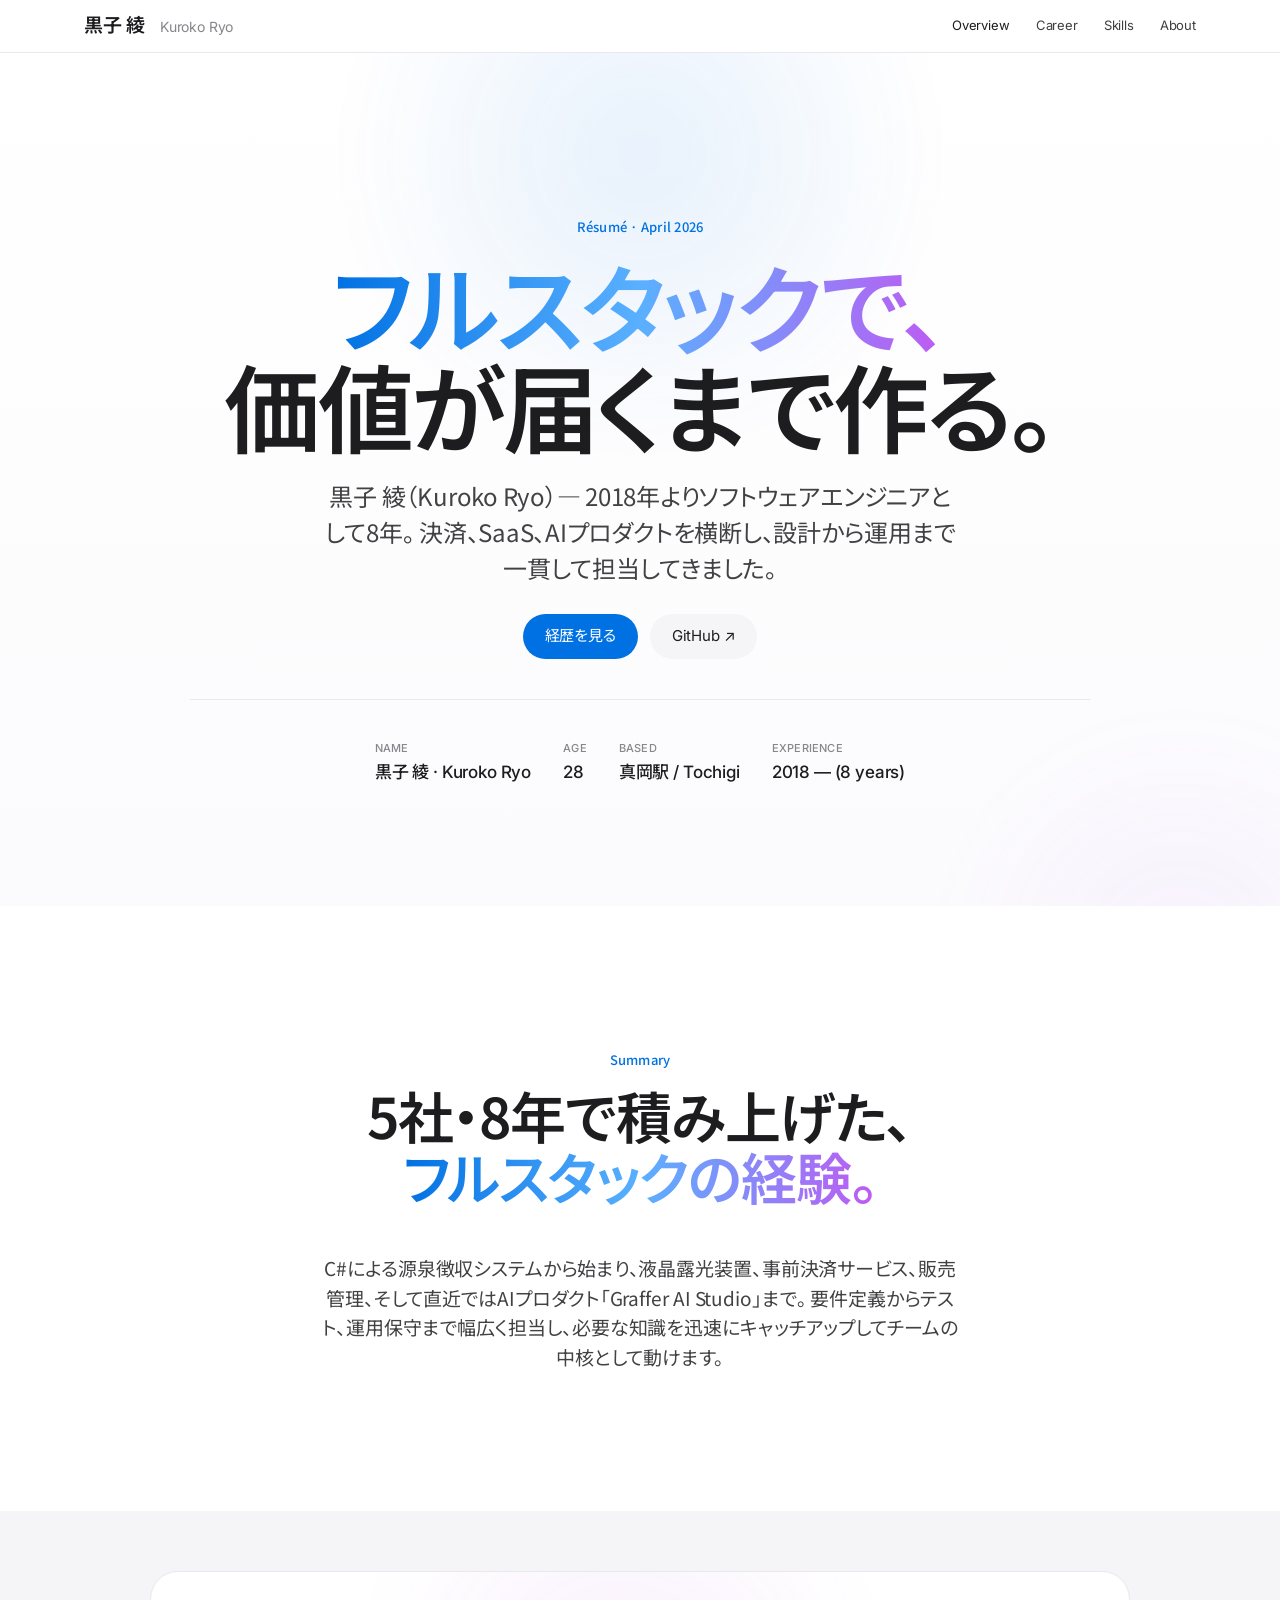
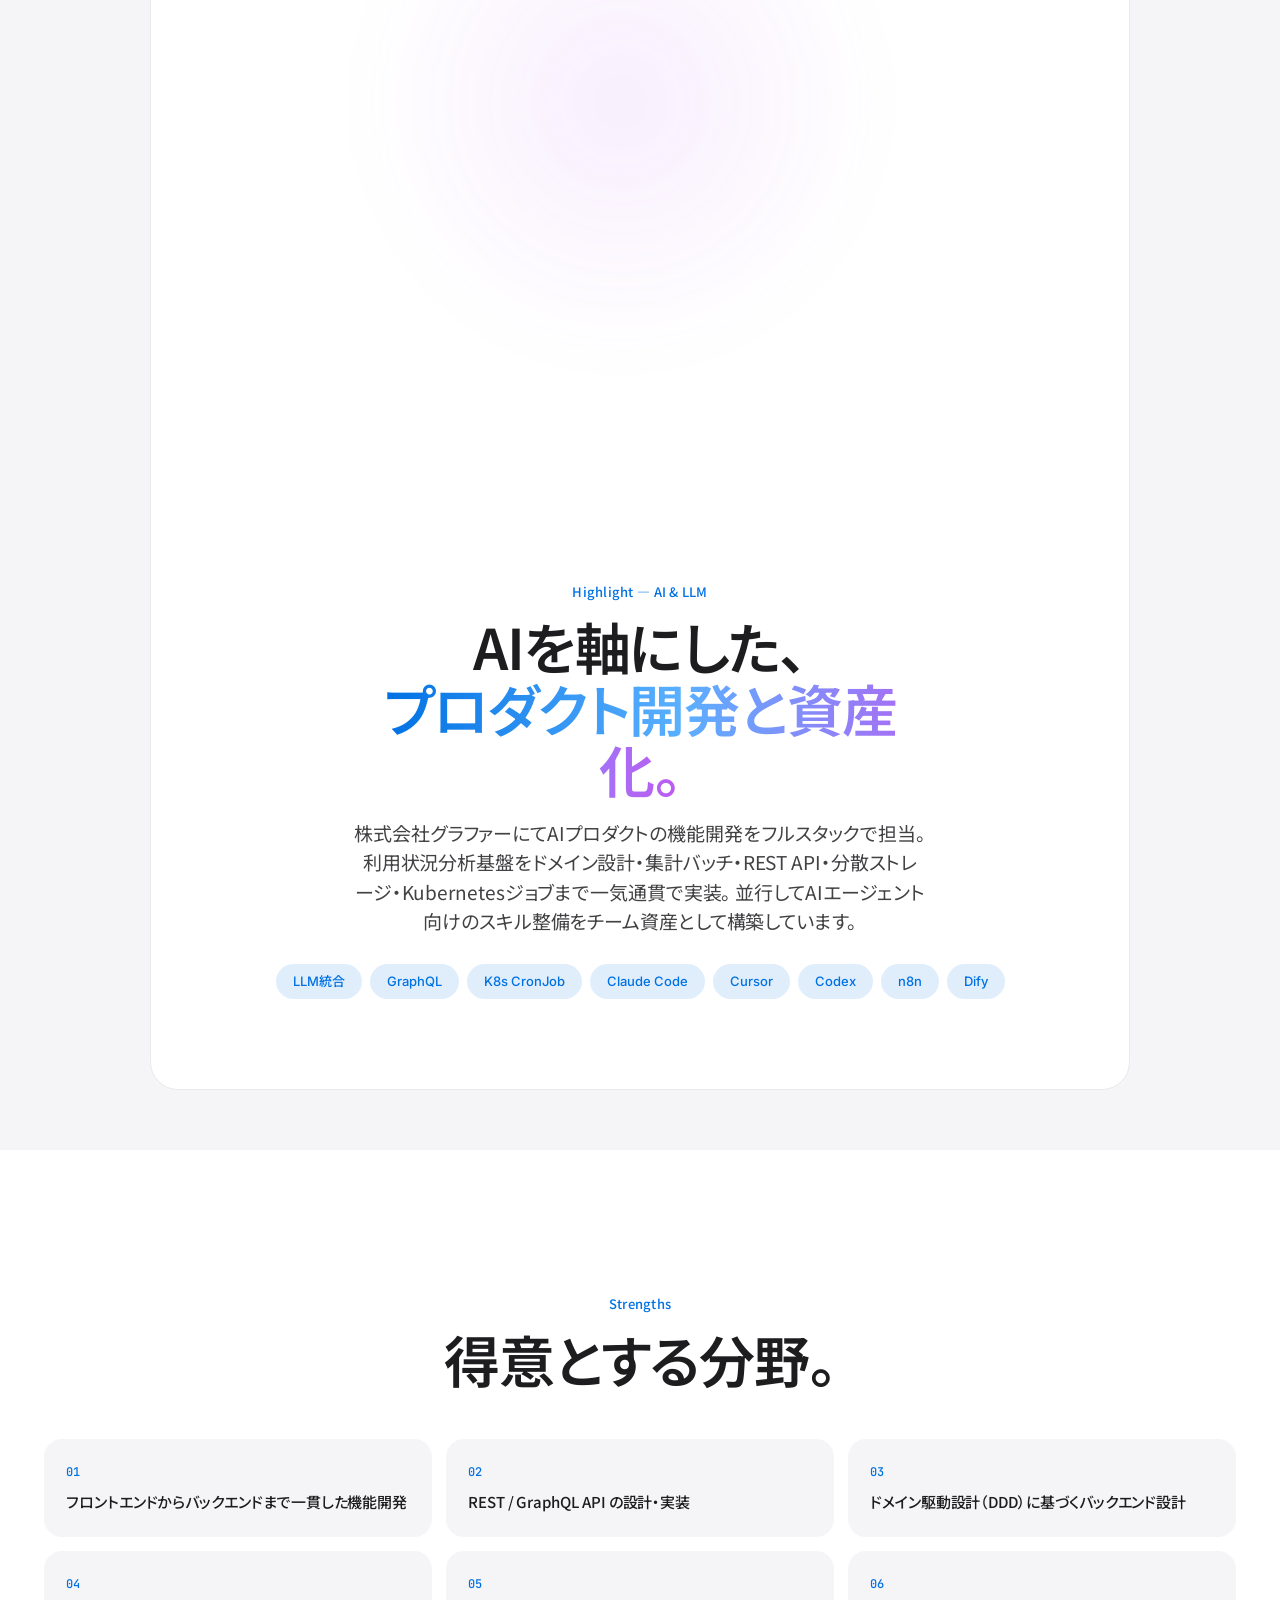
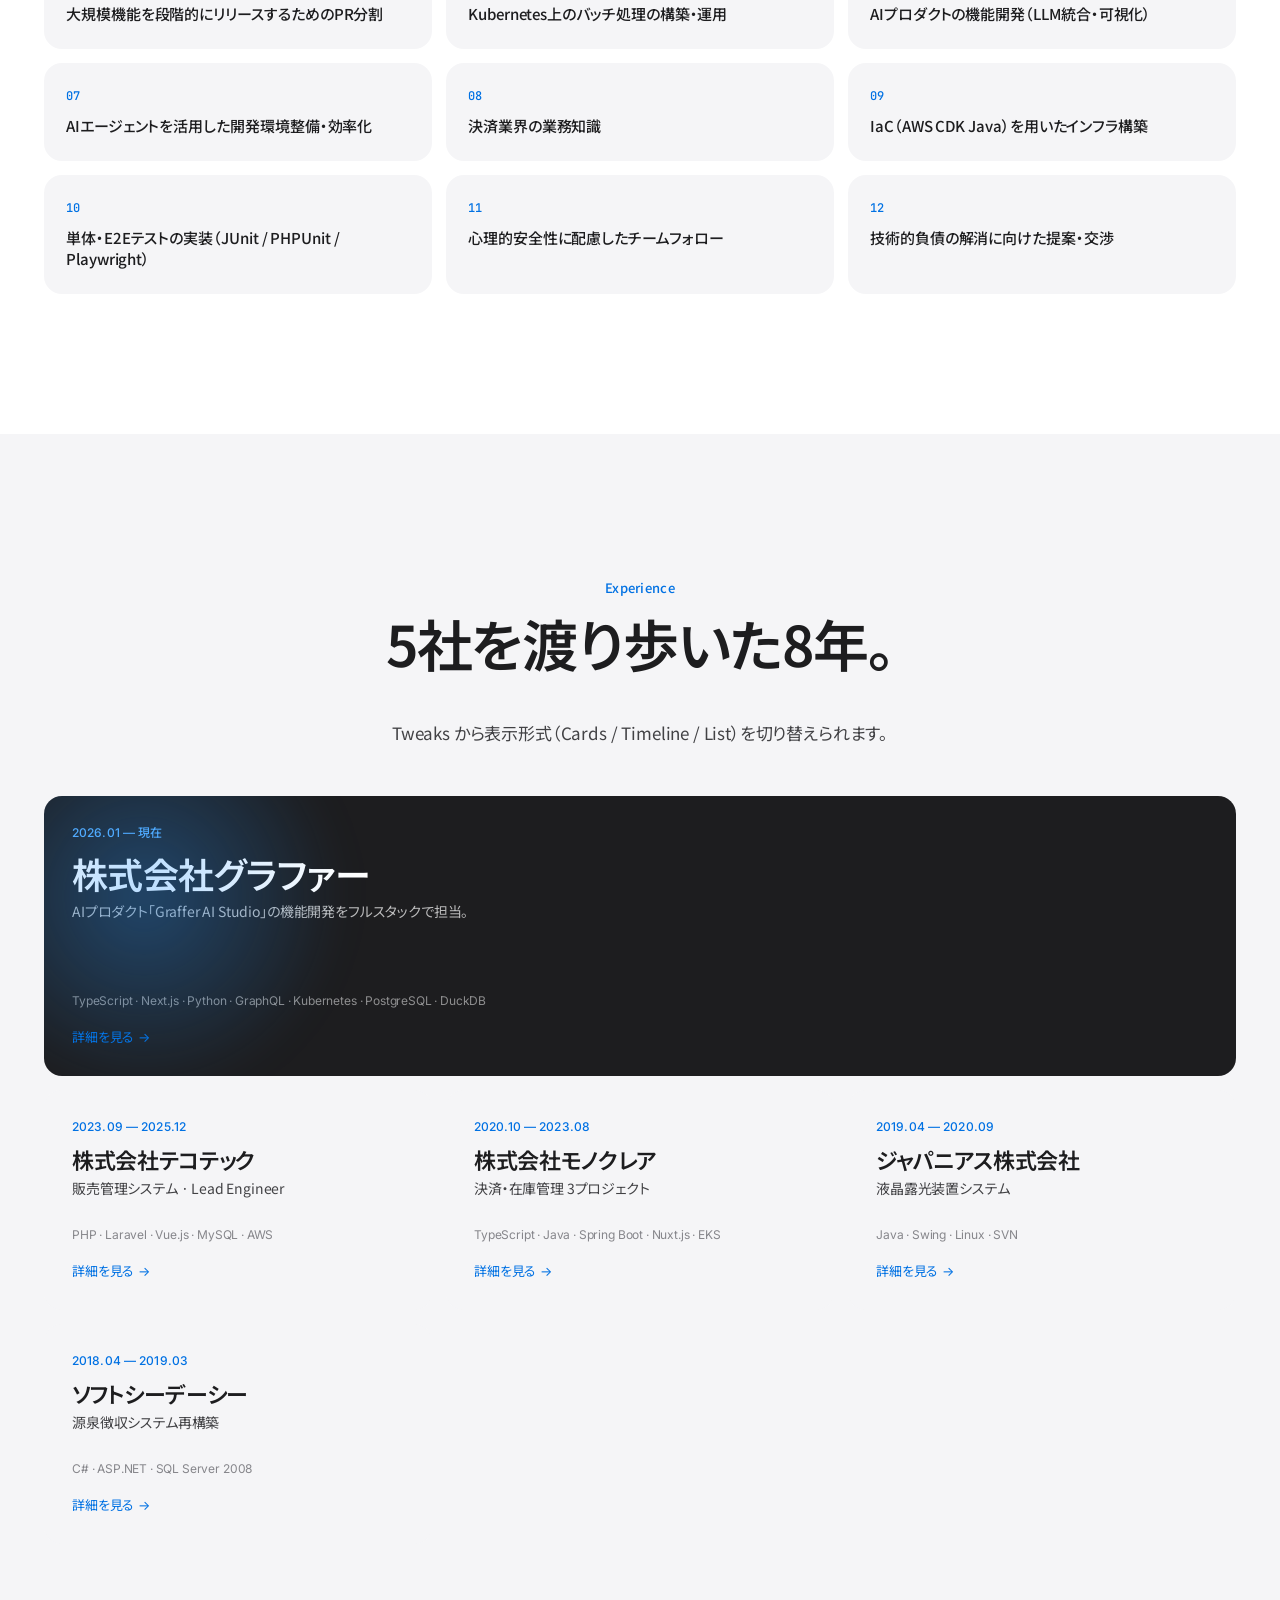
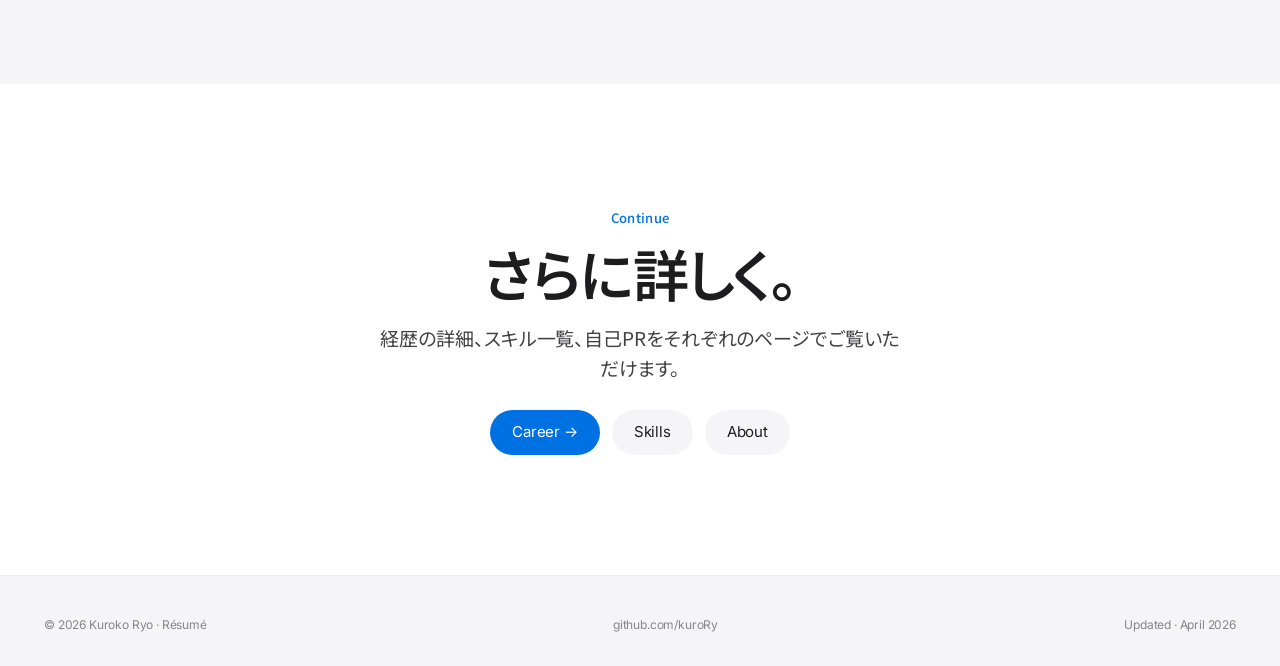
==== index.html @ afde0d81 "initial commit: Apple-style résumé site Static HTML/CSS/JS résumé with Tweaks (Typography/Appearance" ====
<!doctype html>
<html lang="ja">
<head>
<meta charset="utf-8">
<meta name="viewport" content="width=device-width,initial-scale=1">
<title>黒子 綾 — Résumé</title>
<link rel="stylesheet" href="shared.css?v=3">
<style>
  /* Hero */
  .hero {
    padding: clamp(90px, 14vw, 160px) var(--gutter) clamp(80px, 10vw, 120px);
    text-align: center;
    position: relative;
    overflow: hidden;
    background: linear-gradient(180deg, var(--bg) 0%, var(--bg-3) 100%);
  }
  .hero .halo-1 { top: -200px; left: 50%; transform: translateX(-50%); opacity: 0.45; }
  .hero .halo-2 { bottom: -300px; right: -150px; width: 500px; height: 500px; opacity: 0.3;
    background: radial-gradient(closest-side, color-mix(in srgb, #bf5af2 22%, transparent), transparent); }
  .hero-content { position: relative; z-index: 1; max-width: 900px; margin: 0 auto; }
  .hero .eyebrow { margin-bottom: 18px; display: inline-block; }
  .hero h1 { margin: 0 0 22px; }
  .hero .intro {
    font-size: clamp(19px, 2vw, 24px);
    color: var(--ink-soft);
    max-width: 640px;
    margin: 0 auto;
    line-height: 1.5;
    letter-spacing: -0.01em;
    text-wrap: pretty;
  }
  .hero-meta {
    display: flex; justify-content: center; gap: 32px;
    flex-wrap: wrap;
    margin-top: 40px;
    padding-top: 40px;
    border-top: 1px solid var(--rule-soft);
    font-family: var(--f-ui);
  }
  .hero-meta .item { text-align: left; }
  .hero-meta .k {
    font-size: 11px;
    color: var(--ink-faint);
    font-weight: 500;
    letter-spacing: 0.02em;
    text-transform: uppercase;
    margin-bottom: 4px;
  }
  .hero-meta .v { font-size: 17px; font-weight: 500; color: var(--ink); }

  /* Feature highlight (AI) */
  .feature {
    background: var(--bg-2);
  }
  .feature .card {
    text-align: center;
    padding: clamp(50px, 7vw, 90px);
    background: var(--surface);
    position: relative;
    overflow: hidden;
  }
  .feature .card .halo-f {
    top: -220px; right: -120px; width: 520px; height: 520px;
    background: radial-gradient(closest-side, color-mix(in srgb, #bf5af2 18%, transparent), transparent);
    opacity: 0.6;
  }
  .feature .card > * { position: relative; z-index: 1; }
  .feature .card .eyebrow { display: block; margin-bottom: 14px; }
  .feature .card .headline { margin: 0 0 18px; max-width: 18ch; margin-left: auto; margin-right: auto; }
  .feature .card .body-lg { max-width: 52ch; margin: 0 auto 28px; }
  .chips { display: flex; gap: 8px; flex-wrap: wrap; justify-content: center; }

  /* Strengths grid */
  .strengths-grid {
    display: grid;
    grid-template-columns: repeat(3, 1fr);
    gap: 14px;
    margin-top: 50px;
    text-align: left;
  }
  @media (max-width: 900px) { .strengths-grid { grid-template-columns: repeat(2, 1fr); } }
  @media (max-width: 560px) { .strengths-grid { grid-template-columns: 1fr; } }
  .strength {
    background: var(--bg-2);
    border-radius: var(--radius);
    padding: 24px 22px;
    transition: transform 0.2s, background 0.2s;
  }
  .strength:hover { transform: translateY(-2px); background: var(--bg-3); }
  .strength .n {
    font-family: var(--f-mono);
    font-size: 12px;
    color: var(--accent);
    font-weight: 500;
    margin-bottom: 10px;
  }
  .strength .t { font-size: 15px; line-height: 1.45; color: var(--ink); font-weight: 500; letter-spacing: -0.005em; }

  /* Career preview - Cards */
  .jobs { margin-top: 50px; }

  /* Cards layout */
  [data-display="cards"] .jobs-cards { display: grid; }
  [data-display="cards"] .jobs-timeline,
  [data-display="cards"] .jobs-list { display: none; }

  .jobs-cards {
    display: none;
    grid-template-columns: repeat(3, 1fr);
    gap: 14px;
  }
  @media (max-width: 900px) { .jobs-cards { grid-template-columns: 1fr; } }
  .job-card {
    background: var(--bg-2);
    border-radius: var(--radius);
    padding: 28px;
    text-align: left;
    min-height: 220px;
    display: flex;
    flex-direction: column;
    transition: transform 0.2s, background 0.2s;
    color: var(--ink);
  }
  .job-card:hover { transform: translateY(-2px); background: var(--bg-3); }
  .job-card .period {
    font-size: 12px;
    color: var(--accent);
    font-weight: 500;
    margin-bottom: 10px;
    font-family: var(--f-ui);
    letter-spacing: 0.01em;
  }
  .job-card .name {
    font-size: 22px;
    font-weight: 600;
    line-height: 1.2;
    letter-spacing: -0.015em;
    margin-bottom: 6px;
  }
  .job-card .role {
    font-size: 14px;
    color: var(--ink-soft);
    margin-bottom: auto;
    padding-bottom: 20px;
  }
  .job-card .stack {
    font-family: var(--f-ui);
    font-size: 12px;
    color: var(--ink-faint);
    line-height: 1.5;
  }
  .job-card .arrow {
    margin-top: 18px;
    color: var(--accent);
    font-size: 13px;
    font-family: var(--f-ui);
  }
  .jobs-cards .job-card.big {
    grid-column: span 3;
    min-height: 280px;
    background: #1d1d1f;
    color: #fff;
    position: relative;
    overflow: hidden;
  }
  [data-palette="graphite"] .jobs-cards .job-card.big {
    background: #2a2a2e;
    border: 1px solid #3a3a3e;
  }
  [data-palette="graphite"] .jobs-cards .job-card.big .name,
  [data-palette="graphite"] .jobs-cards .job-card.big {
    color: #f5f5f7;
  }
  @media (max-width: 900px) { .jobs-cards .job-card.big { grid-column: span 1; } }
  .job-card.big .period { color: #5ab0ff; }
  .job-card.big .role { color: rgba(255,255,255,0.7); }
  .job-card.big .stack { color: rgba(255,255,255,0.5); }
  .job-card.big .name { font-size: 36px; max-width: 16ch; }
  .job-card.big::after {
    content: '';
    position: absolute; inset: -100px auto auto -100px;
    width: 400px; height: 400px;
    background: radial-gradient(closest-side, rgba(41,151,255,0.35), transparent);
    filter: blur(20px);
    pointer-events: none;
  }

  /* Timeline */
  [data-display="timeline"] .jobs-timeline { display: block; }
  [data-display="timeline"] .jobs-cards,
  [data-display="timeline"] .jobs-list { display: none; }

  .jobs-timeline { display: none; max-width: 780px; margin: 0 auto; text-align: left; }
  .tl-row {
    display: grid;
    grid-template-columns: 140px 1fr auto;
    gap: 24px;
    align-items: baseline;
    padding: 24px 4px;
    border-bottom: 1px solid var(--rule-soft);
    color: var(--ink);
    transition: padding-left 0.2s;
  }
  .tl-row:hover { padding-left: 12px; }
  .tl-row .period {
    font-size: 13px;
    color: var(--ink-faint);
    font-family: var(--f-ui);
    letter-spacing: 0.01em;
  }
  .tl-row .name { font-size: 22px; font-weight: 600; letter-spacing: -0.015em; }
  .tl-row .name .role {
    display: block; margin-top: 4px;
    font-size: 14px; font-weight: 400; color: var(--ink-soft);
    letter-spacing: -0.005em;
  }
  .tl-row .arr { color: var(--accent); font-size: 13px; font-family: var(--f-ui); }
  @media (max-width: 640px) {
    .tl-row { grid-template-columns: 1fr; gap: 6px; }
  }

  /* List */
  [data-display="list"] .jobs-list { display: block; }
  [data-display="list"] .jobs-cards,
  [data-display="list"] .jobs-timeline { display: none; }

  .jobs-list { display: none; text-align: left; }
  .jobs-list table { width: 100%; border-collapse: collapse; font-family: var(--f-ui); font-size: 14px; }
  .jobs-list th, .jobs-list td { padding: 16px 14px; text-align: left; border-bottom: 1px solid var(--rule-soft); vertical-align: middle; }
  .jobs-list th {
    font-size: 11px; color: var(--ink-faint); font-weight: 500; letter-spacing: 0.02em; text-transform: uppercase;
    border-bottom: 1px solid var(--rule);
  }
  .jobs-list td.name { font-size: 17px; font-weight: 500; letter-spacing: -0.01em; }
  .jobs-list td.per { color: var(--ink-faint); white-space: nowrap; }
  .jobs-list td.stack { color: var(--ink-soft); font-size: 13px; }
  .jobs-list tr:hover td { background: var(--bg-2); }
  .jobs-list a { color: var(--accent); font-size: 13px; }
  @media (max-width: 720px) { .jobs-list td.stack, .jobs-list th.stack { display: none; } }

  /* CTA section */
  .cta-section { padding: clamp(70px, 10vw, 120px) var(--gutter); text-align: center; }
  .cta-section .headline { margin: 0 0 20px; }
  .cta-section .btn-row { justify-content: center; }
</style>
</head>
<body>

<header class="nav">
  <div class="nav-inner">
    <div class="brand">黒子 綾 <span class="en">Kuroko Ryo</span></div>
    <ul>
      <li><a href="index.html">Overview</a></li>
      <li><a href="career.html">Career</a></li>
      <li><a href="skills.html">Skills</a></li>
      <li><a href="about.html">About</a></li>
    </ul>
  </div>
</header>

<main>

  <!-- HERO -->
  <section class="hero">
    <div class="halo halo-1"></div>
    <div class="halo halo-2"></div>
    <div class="hero-content">
      <span class="eyebrow">Résumé · April 2026</span>
      <h1 class="display">
        <span class="gradient-text">フルスタックで、</span><br>
        価値が届くまで作る。
      </h1>
      <p class="intro">
        黒子 綾（Kuroko Ryo）— 2018年よりソフトウェアエンジニアとして8年。
        決済、SaaS、AIプロダクトを横断し、設計から運用まで一貫して担当してきました。
      </p>
      <div class="btn-row">
        <a class="btn" href="career.html">経歴を見る</a>
        <a class="btn secondary" href="https://github.com/kuroRy" target="_blank" rel="noopener">GitHub ↗</a>
      </div>
      <div class="hero-meta">
        <div class="item"><div class="k">Name</div><div class="v">黒子 綾 · Kuroko Ryo</div></div>
        <div class="item"><div class="k">Age</div><div class="v">28</div></div>
        <div class="item"><div class="k">Based</div><div class="v">真岡駅 / Tochigi</div></div>
        <div class="item"><div class="k">Experience</div><div class="v">2018 — (8 years)</div></div>
      </div>
    </div>
  </section>

  <!-- SUMMARY -->
  <section class="section">
    <div class="container">
      <span class="eyebrow">Summary</span>
      <h2 class="headline" style="margin-top:14px;">
        5社・8年で積み上げた、<br>
        <span class="gradient-text">フルスタックの経験。</span>
      </h2>
      <p class="body-lg" style="max-width:640px;margin:26px auto 0;">
        C#による源泉徴収システムから始まり、液晶露光装置、事前決済サービス、販売管理、そして直近ではAIプロダクト「Graffer AI Studio」まで。
        要件定義からテスト、運用保守まで幅広く担当し、必要な知識を迅速にキャッチアップしてチームの中核として動けます。
      </p>
    </div>
  </section>

  <!-- AI HIGHLIGHT FEATURE -->
  <section class="feature section-bg-grey section tight">
    <div class="container">
      <div class="card">
        <div class="halo halo-f"></div>
        <span class="eyebrow">Highlight — AI & LLM</span>
        <h3 class="headline">
          AIを軸にした、<br>
          <span class="gradient-text">プロダクト開発と資産化。</span>
        </h3>
        <p class="body-lg">
          株式会社グラファーにてAIプロダクトの機能開発をフルスタックで担当。
          利用状況分析基盤をドメイン設計・集計バッチ・REST API・分散ストレージ・Kubernetesジョブまで一気通貫で実装。
          並行してAIエージェント向けのスキル整備をチーム資産として構築しています。
        </p>
        <div class="chips">
          <span class="pill accent">LLM統合</span>
          <span class="pill accent">GraphQL</span>
          <span class="pill accent">K8s CronJob</span>
          <span class="pill accent">Claude Code</span>
          <span class="pill accent">Cursor</span>
          <span class="pill accent">Codex</span>
          <span class="pill accent">n8n</span>
          <span class="pill accent">Dify</span>
        </div>
      </div>
    </div>
  </section>

  <!-- STRENGTHS -->
  <section class="section">
    <div class="container-wide">
      <span class="eyebrow">Strengths</span>
      <h2 class="headline" style="margin-top:14px;">得意とする分野。</h2>
      <div class="strengths-grid">
        <div class="strength"><div class="n">01</div><div class="t">フロントエンドからバックエンドまで一貫した機能開発</div></div>
        <div class="strength"><div class="n">02</div><div class="t">REST / GraphQL API の設計・実装</div></div>
        <div class="strength"><div class="n">03</div><div class="t">ドメイン駆動設計（DDD）に基づくバックエンド設計</div></div>
        <div class="strength"><div class="n">04</div><div class="t">大規模機能を段階的にリリースするためのPR分割</div></div>
        <div class="strength"><div class="n">05</div><div class="t">Kubernetes上のバッチ処理の構築・運用</div></div>
        <div class="strength"><div class="n">06</div><div class="t">AIプロダクトの機能開発（LLM統合・可視化）</div></div>
        <div class="strength"><div class="n">07</div><div class="t">AIエージェントを活用した開発環境整備・効率化</div></div>
        <div class="strength"><div class="n">08</div><div class="t">決済業界の業務知識</div></div>
        <div class="strength"><div class="n">09</div><div class="t">IaC（AWS CDK Java）を用いたインフラ構築</div></div>
        <div class="strength"><div class="n">10</div><div class="t">単体・E2Eテストの実装（JUnit / PHPUnit / Playwright）</div></div>
        <div class="strength"><div class="n">11</div><div class="t">心理的安全性に配慮したチームフォロー</div></div>
        <div class="strength"><div class="n">12</div><div class="t">技術的負債の解消に向けた提案・交渉</div></div>
      </div>
    </div>
  </section>

  <!-- EXPERIENCE -->
  <section class="section section-bg-grey">
    <div class="container-wide">
      <span class="eyebrow">Experience</span>
      <h2 class="headline" style="margin-top:14px;">5社を渡り歩いた8年。</h2>
      <p class="body" style="max-width:520px;margin:18px auto 0;">Tweaks から表示形式（Cards / Timeline / List）を切り替えられます。</p>

      <div class="jobs">
        <!-- CARDS -->
        <div class="jobs-cards">
          <a class="job-card big" href="career.html#graffer">
            <div class="period">2026.01 — 現在</div>
            <div class="name">株式会社グラファー</div>
            <div class="role">AIプロダクト「Graffer AI Studio」の機能開発をフルスタックで担当。</div>
            <div class="stack">TypeScript · Next.js · Python · GraphQL · Kubernetes · PostgreSQL · DuckDB</div>
            <div class="arrow">詳細を見る →</div>
          </a>
          <a class="job-card" href="career.html#tecotec">
            <div class="period">2023.09 — 2025.12</div>
            <div class="name">株式会社テコテック</div>
            <div class="role">販売管理システム · Lead Engineer</div>
            <div class="stack">PHP · Laravel · Vue.js · MySQL · AWS</div>
            <div class="arrow">詳細を見る →</div>
          </a>
          <a class="job-card" href="career.html#monoclair">
            <div class="period">2020.10 — 2023.08</div>
            <div class="name">株式会社モノクレア</div>
            <div class="role">決済・在庫管理 3プロジェクト</div>
            <div class="stack">TypeScript · Java · Spring Boot · Nuxt.js · EKS</div>
            <div class="arrow">詳細を見る →</div>
          </a>
          <a class="job-card" href="career.html#japanius">
            <div class="period">2019.04 — 2020.09</div>
            <div class="name">ジャパニアス株式会社</div>
            <div class="role">液晶露光装置システム</div>
            <div class="stack">Java · Swing · Linux · SVN</div>
            <div class="arrow">詳細を見る →</div>
          </a>
          <a class="job-card" href="career.html#softcdc">
            <div class="period">2018.04 — 2019.03</div>
            <div class="name">ソフトシーデーシー</div>
            <div class="role">源泉徴収システム再構築</div>
            <div class="stack">C# · ASP.NET · SQL Server 2008</div>
            <div class="arrow">詳細を見る →</div>
          </a>
        </div>

        <!-- TIMELINE -->
        <div class="jobs-timeline">
          <a class="tl-row" href="career.html#graffer">
            <div class="period">2026.01 — 現在</div>
            <div class="name">株式会社グラファー<span class="role">AIプロダクト機能開発 / メンバー</span></div>
            <div class="arr">View →</div>
          </a>
          <a class="tl-row" href="career.html#tecotec">
            <div class="period">2023.09 — 2025.12</div>
            <div class="name">株式会社テコテック<span class="role">販売管理システム / リードエンジニア</span></div>
            <div class="arr">View →</div>
          </a>
          <a class="tl-row" href="career.html#monoclair">
            <div class="period">2020.10 — 2023.08</div>
            <div class="name">株式会社モノクレア<span class="role">決済・在庫管理 等 3件 / メンバー</span></div>
            <div class="arr">View →</div>
          </a>
          <a class="tl-row" href="career.html#japanius">
            <div class="period">2019.04 — 2020.09</div>
            <div class="name">ジャパニアス株式会社<span class="role">液晶露光装置システム / メンバー</span></div>
            <div class="arr">View →</div>
          </a>
          <a class="tl-row" href="career.html#softcdc">
            <div class="period">2018.04 — 2019.03</div>
            <div class="name">株式会社ソフトシーデーシー<span class="role">源泉徴収システム再構築 / メンバー</span></div>
            <div class="arr">View →</div>
          </a>
        </div>

        <!-- LIST -->
        <div class="jobs-list">
          <table>
            <thead>
              <tr><th>Period</th><th>Company</th><th>Role</th><th class="stack">Stack</th><th></th></tr>
            </thead>
            <tbody>
              <tr><td class="per">2026.01 — 現在</td><td class="name">株式会社グラファー</td><td>メンバー</td><td class="stack">TS · Next · Python · GraphQL · K8s</td><td><a href="career.html#graffer">View →</a></td></tr>
              <tr><td class="per">2023.09 — 2025.12</td><td class="name">株式会社テコテック</td><td>リードエンジニア</td><td class="stack">PHP · Laravel · Vue · MySQL</td><td><a href="career.html#tecotec">View →</a></td></tr>
              <tr><td class="per">2020.10 — 2023.08</td><td class="name">株式会社モノクレア</td><td>メンバー</td><td class="stack">TS · Java · Spring · Nuxt · EKS</td><td><a href="career.html#monoclair">View →</a></td></tr>
              <tr><td class="per">2019.04 — 2020.09</td><td class="name">ジャパニアス株式会社</td><td>メンバー</td><td class="stack">Java · Swing · Linux</td><td><a href="career.html#japanius">View →</a></td></tr>
              <tr><td class="per">2018.04 — 2019.03</td><td class="name">ソフトシーデーシー</td><td>メンバー</td><td class="stack">C# · ASP.NET · SQL Server</td><td><a href="career.html#softcdc">View →</a></td></tr>
            </tbody>
          </table>
        </div>
      </div>
    </div>
  </section>

  <!-- CTA -->
  <section class="cta-section">
    <div class="container">
      <span class="eyebrow">Continue</span>
      <h2 class="headline" style="margin-top:14px;">さらに詳しく。</h2>
      <p class="body-lg" style="max-width:520px;margin:18px auto 0;">
        経歴の詳細、スキル一覧、自己PRをそれぞれのページでご覧いただけます。
      </p>
      <div class="btn-row">
        <a class="btn" href="career.html">Career →</a>
        <a class="btn secondary" href="skills.html">Skills</a>
        <a class="btn secondary" href="about.html">About</a>
      </div>
    </div>
  </section>

</main>

<footer class="foot">
  <div class="foot-inner">
    <div>© 2026 Kuroko Ryo · Résumé</div>
    <div><a href="https://github.com/kuroRy" target="_blank" rel="noopener">github.com/kuroRy</a></div>
    <div>Updated · April 2026</div>
  </div>
</footer>

<script src="shared.js?v=3"></script>
</body>
</html>
---- shared.css ----
/* Apple-inspired resume styles */

@import url('https://fonts.googleapis.com/css2?family=Inter:wght@300;400;500;600;700;800&family=Noto+Sans+JP:wght@300;400;500;600;700;800&family=JetBrains+Mono:wght@400;500&display=swap');

:root {
  /* Apple-ish palette */
  --bg: #ffffff;
  --bg-2: #f5f5f7;   /* Apple's classic off-white section bg */
  --bg-3: #fbfbfd;
  --surface: #ffffff;
  --ink: #1d1d1f;    /* Apple near-black */
  --ink-soft: #424245;
  --ink-faint: #86868b;
  --rule: #d2d2d7;
  --rule-soft: #e8e8ed;
  --accent: #0071e3;   /* Apple blue */
  --accent-hover: #0077ed;
  --success: #34c759;

  --f-ui: -apple-system, BlinkMacSystemFont, 'SF Pro Display', 'SF Pro Text', 'Inter', 'Noto Sans JP', system-ui, sans-serif;
  --f-jp: -apple-system, BlinkMacSystemFont, 'SF Pro JP', 'Hiragino Sans', 'Hiragino Kaku Gothic ProN', 'Noto Sans JP', 'Inter', sans-serif;
  --f-mono: 'SF Mono', 'JetBrains Mono', ui-monospace, monospace;

  --maxw: 980px;
  --maxw-wide: 1200px;
  --gutter: clamp(22px, 5vw, 44px);

  --radius-sm: 10px;
  --radius: 18px;
  --radius-lg: 28px;
  --radius-xl: 44px;
}

[data-palette="graphite"] {
  --bg: #0b0b0f;
  --bg-2: #111115;
  --bg-3: #161619;
  --surface: #1c1c1f;
  --ink: #f5f5f7;
  --ink-soft: #c7c7cc;
  --ink-faint: #86868b;
  --rule: #2a2a2e;
  --rule-soft: #1f1f22;
  --accent: #2997ff;
  --accent-hover: #5ab0ff;
}
[data-palette="silver"] {
  --bg: #f5f5f7;
  --bg-2: #ffffff;
  --bg-3: #ebebf0;
  --surface: #ffffff;
  --ink: #1d1d1f;
  --accent: #1d1d1f;
  --accent-hover: #424245;
}

[data-type="rounded"] {
  --f-ui: ui-rounded, -apple-system, 'SF Pro Rounded', 'Inter', 'Noto Sans JP', system-ui, sans-serif;
  --f-jp: ui-rounded, -apple-system, 'SF Pro Rounded', 'Hiragino Maru Gothic ProN', 'Noto Sans JP', sans-serif;
}
[data-type="serif"] {
  --f-ui: 'New York', 'Times New Roman', 'Hiragino Mincho ProN', 'Noto Serif JP', serif;
  --f-jp: 'Hiragino Mincho ProN', 'Yu Mincho', 'Noto Serif JP', serif;
}

* { box-sizing: border-box; }
html, body { margin: 0; padding: 0; }
html { scroll-behavior: smooth; }
body {
  background: var(--bg);
  color: var(--ink);
  font-family: var(--f-jp);
  font-weight: 400;
  line-height: 1.5;
  letter-spacing: -0.01em;
  -webkit-font-smoothing: antialiased;
  -moz-osx-font-smoothing: grayscale;
  font-feature-settings: "palt";
}
a { color: inherit; text-decoration: none; }
img { max-width: 100%; display: block; }

/* Apple-style type scale */
.display {
  font-size: clamp(44px, 7.5vw, 96px);
  font-weight: 600;
  line-height: 1.05;
  letter-spacing: -0.025em;
  text-wrap: balance;
}
.headline {
  font-size: clamp(32px, 4.5vw, 56px);
  font-weight: 600;
  line-height: 1.1;
  letter-spacing: -0.02em;
  text-wrap: balance;
}
.title {
  font-size: clamp(24px, 3vw, 36px);
  font-weight: 600;
  line-height: 1.2;
  letter-spacing: -0.015em;
}
.subhead {
  font-size: clamp(19px, 2vw, 24px);
  font-weight: 500;
  line-height: 1.4;
  letter-spacing: -0.01em;
  color: var(--ink-soft);
}
.body-lg {
  font-size: 19px;
  line-height: 1.55;
  letter-spacing: -0.005em;
  color: var(--ink-soft);
}
.body {
  font-size: 17px;
  line-height: 1.5;
  color: var(--ink-soft);
}
.caption {
  font-size: 13px;
  line-height: 1.4;
  color: var(--ink-faint);
  letter-spacing: 0;
}
.eyebrow {
  font-size: 13px;
  letter-spacing: 0.02em;
  color: var(--accent);
  font-weight: 500;
}

/* ---------- Nav (Apple-style sticky, centered) ---------- */
.nav {
  position: sticky; top: 0; z-index: 100;
  background: rgba(255,255,255,0.72);
  -webkit-backdrop-filter: saturate(180%) blur(20px);
  backdrop-filter: saturate(180%) blur(20px);
  border-bottom: 1px solid var(--rule-soft);
}
[data-palette="graphite"] .nav { background: rgba(22,22,23,0.72); }
[data-palette="silver"] .nav { background: rgba(245,245,247,0.78); }

.nav-inner {
  max-width: var(--maxw-wide);
  margin: 0 auto;
  padding: 0 var(--gutter);
  height: 52px;
  display: flex;
  align-items: center;
  justify-content: space-between;
  font-family: var(--f-ui);
}
.nav .brand {
  font-size: 19px;
  font-weight: 600;
  letter-spacing: -0.01em;
}
.nav .brand .en {
  color: var(--ink-faint);
  font-weight: 400;
  margin-left: 10px;
  font-size: 14px;
}
.nav ul {
  display: flex; gap: 26px;
  list-style: none; margin: 0; padding: 0;
  font-size: 13px;
  font-weight: 400;
}
.nav ul a {
  color: var(--ink);
  opacity: 0.85;
  transition: opacity 0.2s;
}
.nav ul a:hover { opacity: 1; }
.nav ul a.active { opacity: 1; }

@media (max-width: 640px) {
  .nav ul { gap: 16px; font-size: 12px; }
  .nav .brand .en { display: none; }
}

/* ---------- Section shell ---------- */
.section {
  padding: clamp(80px, 12vw, 140px) var(--gutter);
  text-align: center;
}
.section.tight { padding-top: 60px; padding-bottom: 60px; }
.section.left { text-align: left; }
.section-bg-grey { background: var(--bg-2); }
.section-bg-dark { background: var(--ink); color: var(--bg); }
.section-bg-dark .subhead, .section-bg-dark .body, .section-bg-dark .body-lg { color: rgba(255,255,255,0.72); }
.section-bg-dark .caption { color: rgba(255,255,255,0.5); }

.container {
  max-width: var(--maxw);
  margin: 0 auto;
}
.container-wide {
  max-width: var(--maxw-wide);
  margin: 0 auto;
}

/* ---------- Pill / button ---------- */
.pill {
  display: inline-flex;
  align-items: center;
  gap: 6px;
  padding: 7px 16px;
  border-radius: 999px;
  font-family: var(--f-ui);
  font-size: 13px;
  font-weight: 500;
  letter-spacing: 0;
  border: 1px solid var(--rule);
  color: var(--ink-soft);
  background: var(--surface);
}
.pill.accent {
  background: color-mix(in srgb, var(--accent) 12%, transparent);
  color: var(--accent);
  border-color: transparent;
}
.btn {
  display: inline-flex;
  align-items: center;
  gap: 6px;
  padding: 11px 22px;
  border-radius: 999px;
  font-family: var(--f-ui);
  font-size: 15px;
  font-weight: 400;
  background: var(--accent);
  color: #fff;
  transition: background 0.2s;
  border: 0;
  cursor: pointer;
}
.btn:hover { background: var(--accent-hover); }
.btn.ghost {
  background: transparent;
  color: var(--accent);
  padding: 11px 0;
}
.btn.ghost:hover { background: transparent; color: var(--accent-hover); }
.btn.secondary {
  background: var(--bg-2);
  color: var(--ink);
}
.btn.secondary:hover { background: var(--rule-soft); }
[data-palette="graphite"] .btn.secondary { background: var(--surface); color: var(--ink); }

.btn-row {
  display: flex;
  justify-content: center;
  gap: 12px;
  flex-wrap: wrap;
  margin-top: 28px;
}
.section.left .btn-row { justify-content: flex-start; }

/* ---------- Cards ---------- */
.card {
  background: var(--surface);
  border-radius: var(--radius-lg);
  padding: clamp(30px, 4vw, 48px);
  border: 1px solid var(--rule-soft);
  text-align: left;
  position: relative;
  overflow: hidden;
}
[data-palette="graphite"] .card { border-color: var(--rule); }
.card.bg-grey { background: var(--bg-2); }
.card.bg-ink { background: var(--ink); color: #fff; }
.card.bg-ink .body, .card.bg-ink .subhead, .card.bg-ink .caption { color: rgba(255,255,255,0.7); }

.card-grid {
  display: grid;
  gap: 16px;
}
.card-grid.g2 { grid-template-columns: repeat(2, 1fr); }
.card-grid.g3 { grid-template-columns: repeat(3, 1fr); }
@media (max-width: 900px) {
  .card-grid.g2, .card-grid.g3 { grid-template-columns: 1fr; }
}

/* ---------- Gradient accents (Apple-y) ---------- */
.gradient-text {
  background: linear-gradient(90deg, #0071e3 0%, #5ab0ff 50%, #bf5af2 100%);
  -webkit-background-clip: text;
  background-clip: text;
  color: transparent;
}
[data-palette="silver"] .gradient-text {
  background: linear-gradient(90deg, #1d1d1f, #86868b);
  -webkit-background-clip: text;
  background-clip: text;
  color: transparent;
}
[data-palette="graphite"] .gradient-text {
  background: linear-gradient(90deg, #5ab0ff, #bf5af2);
  -webkit-background-clip: text;
  background-clip: text;
  color: transparent;
}

.halo {
  position: absolute;
  inset: auto;
  width: 600px; height: 600px;
  border-radius: 50%;
  background: radial-gradient(closest-side, color-mix(in srgb, var(--accent) 22%, transparent), transparent);
  filter: blur(40px);
  pointer-events: none;
  z-index: 0;
}

/* ---------- Footer ---------- */
.foot {
  background: var(--bg-2);
  border-top: 1px solid var(--rule-soft);
  padding: 40px var(--gutter) 32px;
  font-family: var(--f-ui);
}
.foot-inner {
  max-width: var(--maxw-wide);
  margin: 0 auto;
  display: flex;
  justify-content: space-between;
  align-items: center;
  flex-wrap: wrap;
  gap: 14px;
  font-size: 12px;
  color: var(--ink-faint);
}
.foot a { color: var(--ink-faint); }
.foot a:hover { color: var(--ink); }

/* ---------- Tweaks panel ---------- */
.tweaks-panel {
  position: fixed;
  right: 20px; bottom: 20px;
  z-index: 200;
  width: 300px;
  background: color-mix(in srgb, var(--surface) 96%, transparent);
  -webkit-backdrop-filter: blur(20px);
  backdrop-filter: blur(20px);
  border: 1px solid var(--rule);
  border-radius: var(--radius);
  padding: 18px;
  font-family: var(--f-ui);
  font-size: 13px;
  display: none;
  box-shadow: 0 20px 60px rgba(0,0,0,0.15);
}
.tweaks-panel.open { display: block; }
.tweaks-panel h3 {
  margin: 0 0 14px;
  font-size: 14px;
  font-weight: 600;
  letter-spacing: -0.01em;
}
.tw-group { margin-bottom: 14px; }
.tw-group:last-child { margin-bottom: 0; }
.tw-label {
  font-size: 11px;
  color: var(--ink-faint);
  margin-bottom: 6px;
  font-weight: 500;
}
.tw-opts {
  display: flex; gap: 4px;
  background: var(--bg-2);
  padding: 3px;
  border-radius: 10px;
}
.tw-opt {
  flex: 1;
  padding: 7px 8px;
  border: 0;
  background: transparent;
  color: var(--ink-soft);
  font-family: var(--f-ui);
  font-size: 12px;
  font-weight: 500;
  cursor: pointer;
  border-radius: 8px;
  transition: all 0.2s;
}
.tw-opt:hover { color: var(--ink); }
.tw-opt.active {
  background: var(--surface);
  color: var(--ink);
  box-shadow: 0 1px 3px rgba(0,0,0,0.08);
}

@media print {
  .nav, .tweaks-panel, .foot { display: none !important; }
  .section { padding: 40px 24px; break-inside: avoid; }
}
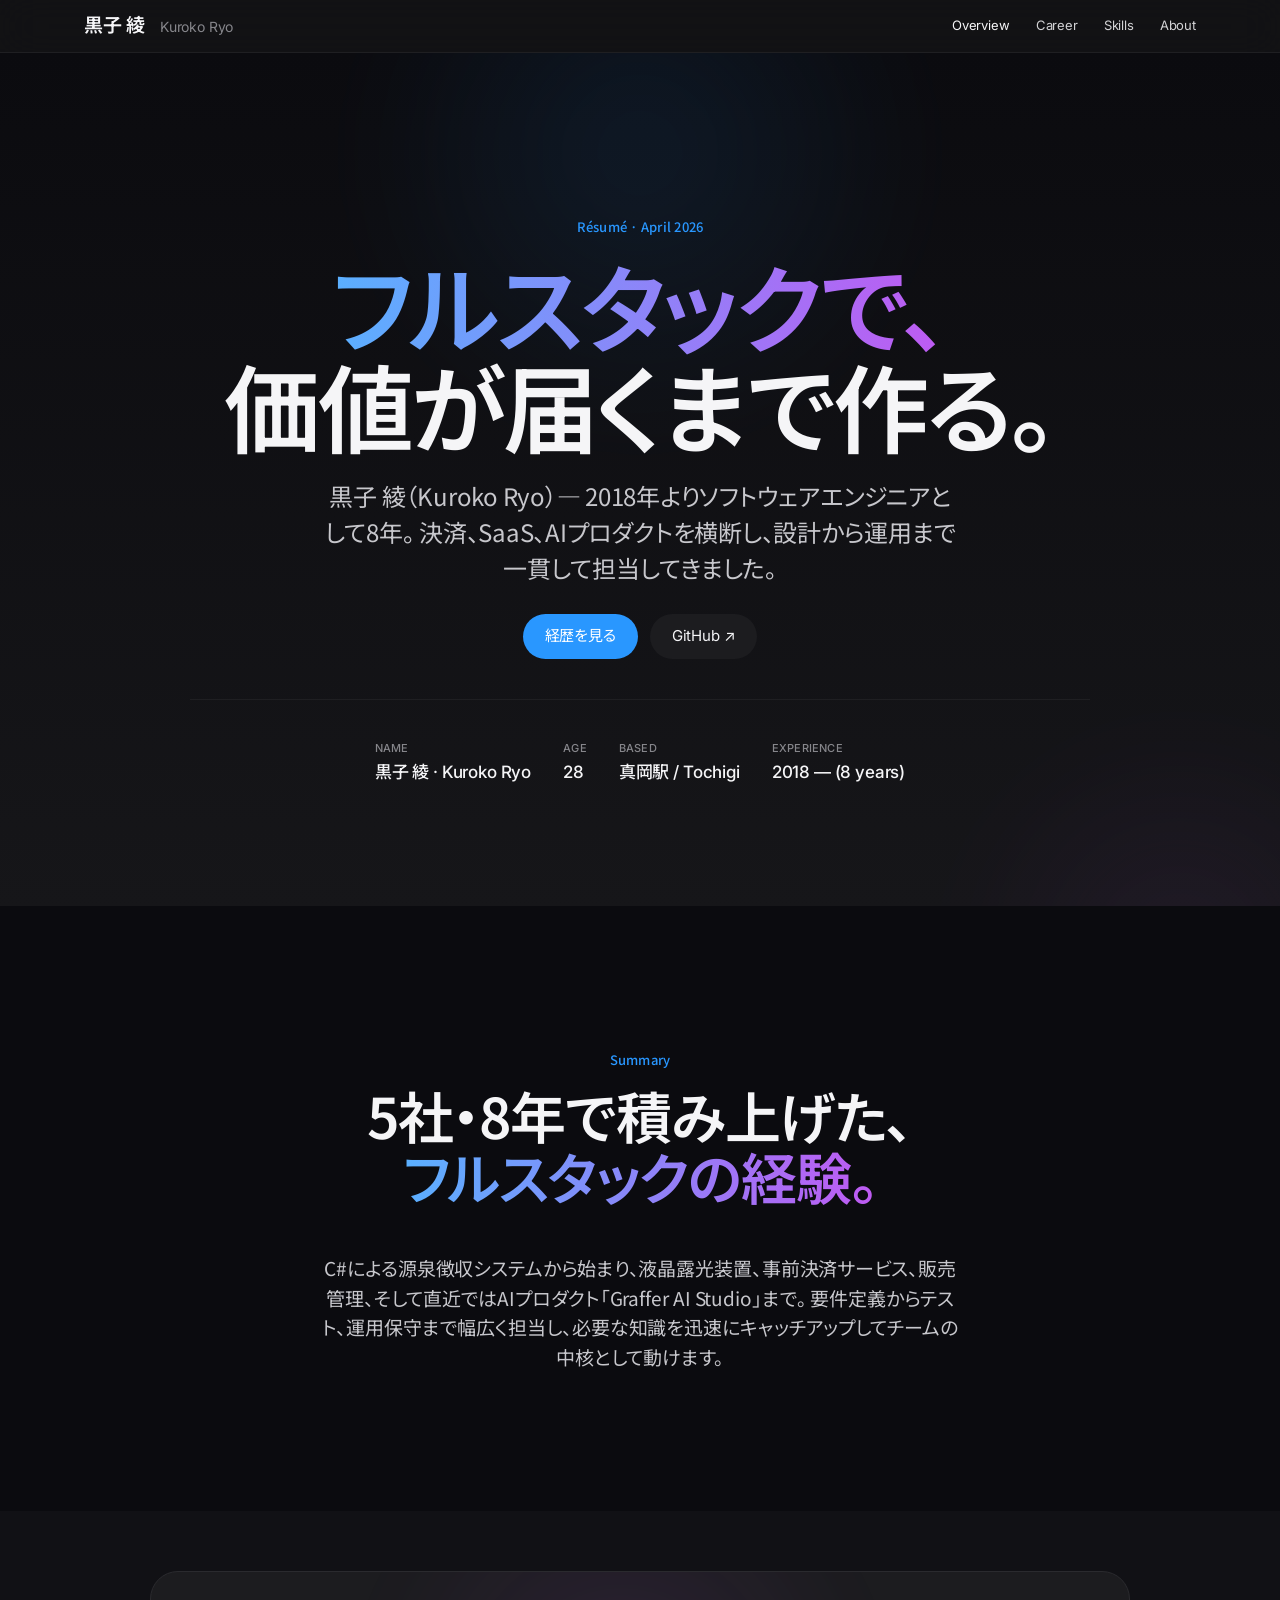
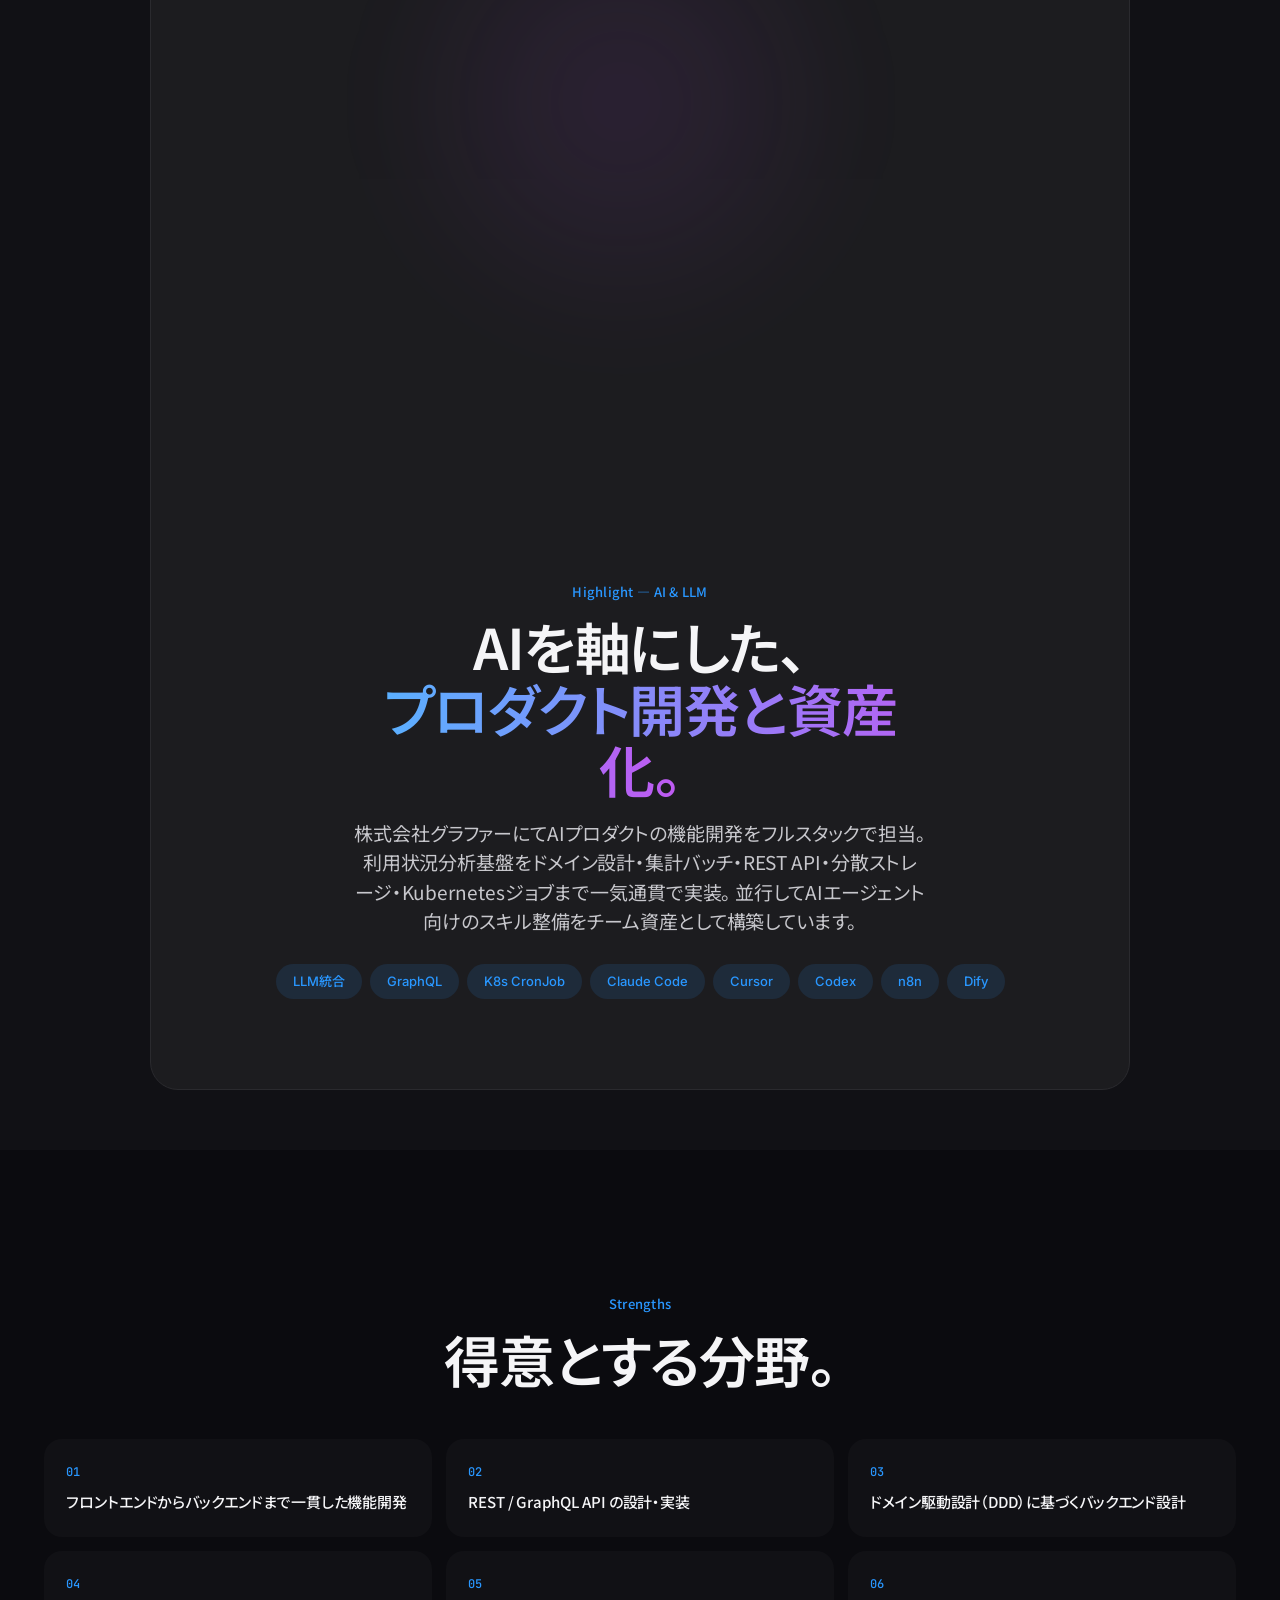
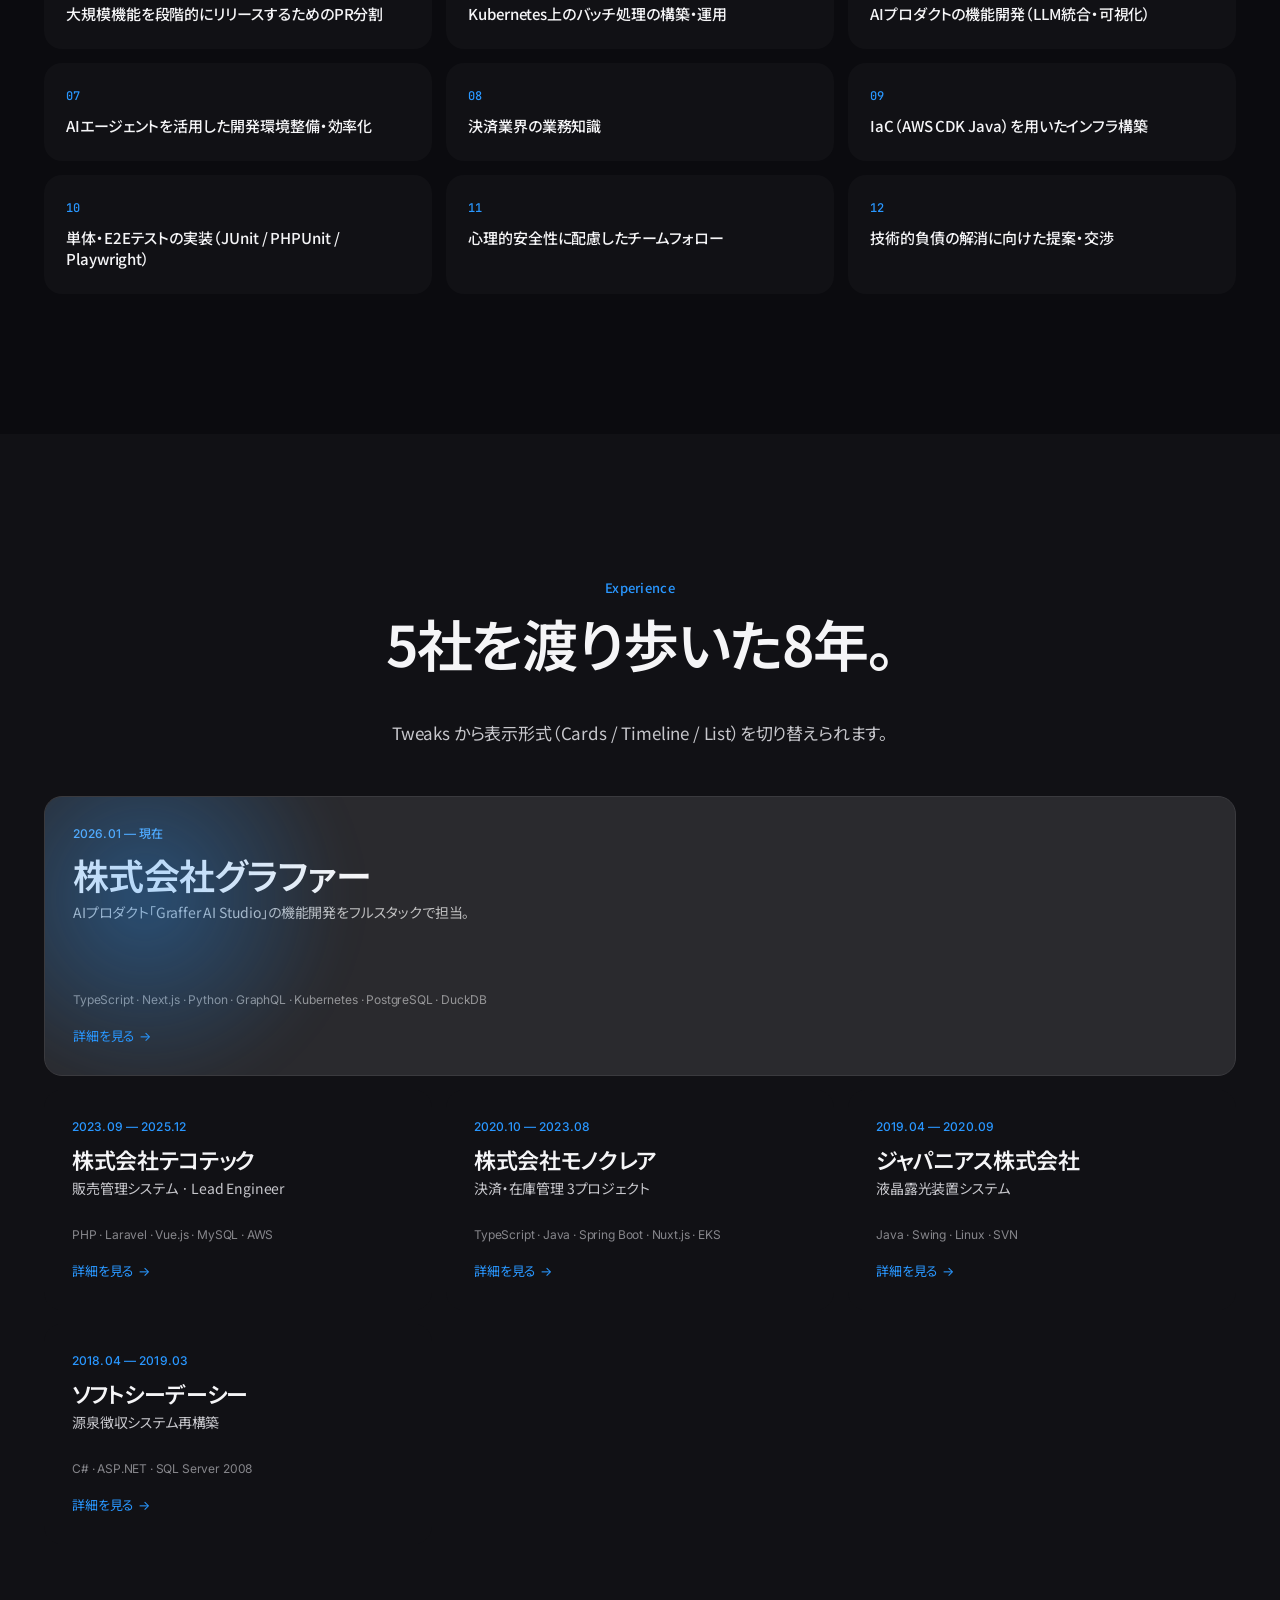
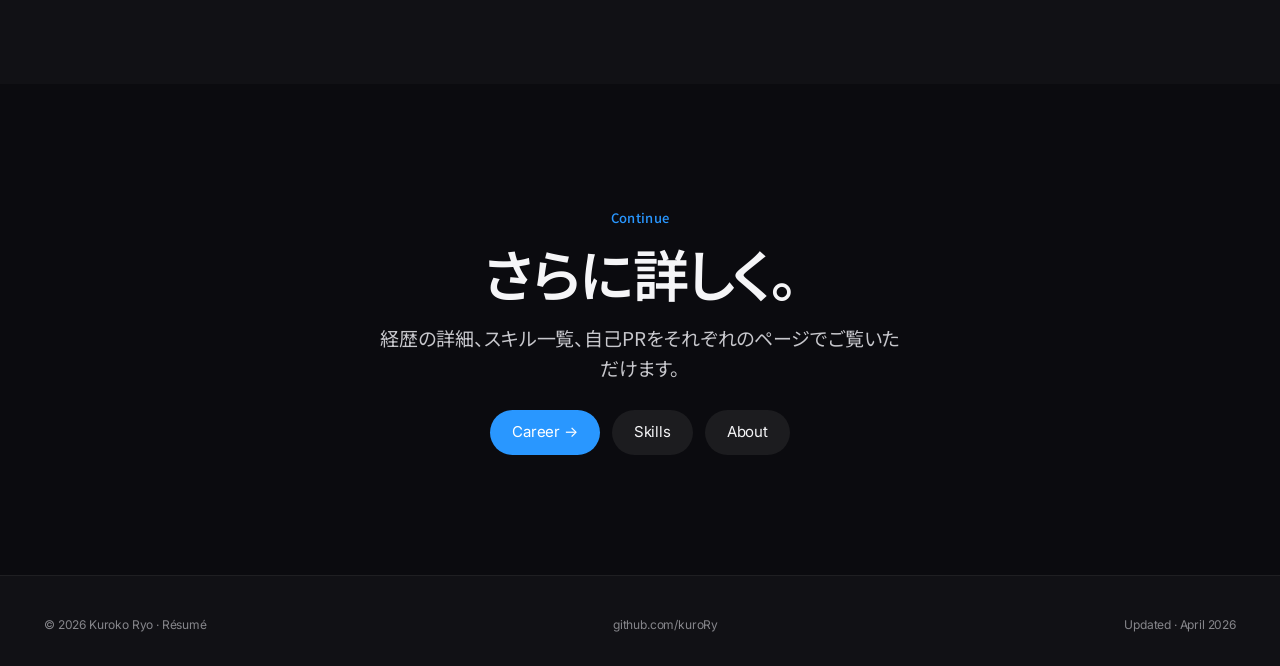
==== commit f6cb8f64: "add career/skills/about pages and default to dark mode - career.html: 5社の全プロジェクト詳細 - skills.html: 6カ" ====
--- a/index.html
+++ b/index.html
@@ -1,5 +1,5 @@
 <!doctype html>
-<html lang="ja">
+<html lang="ja" data-palette="graphite" data-display="cards">
 <head>
 <meta charset="utf-8">
 <meta name="viewport" content="width=device-width,initial-scale=1">
